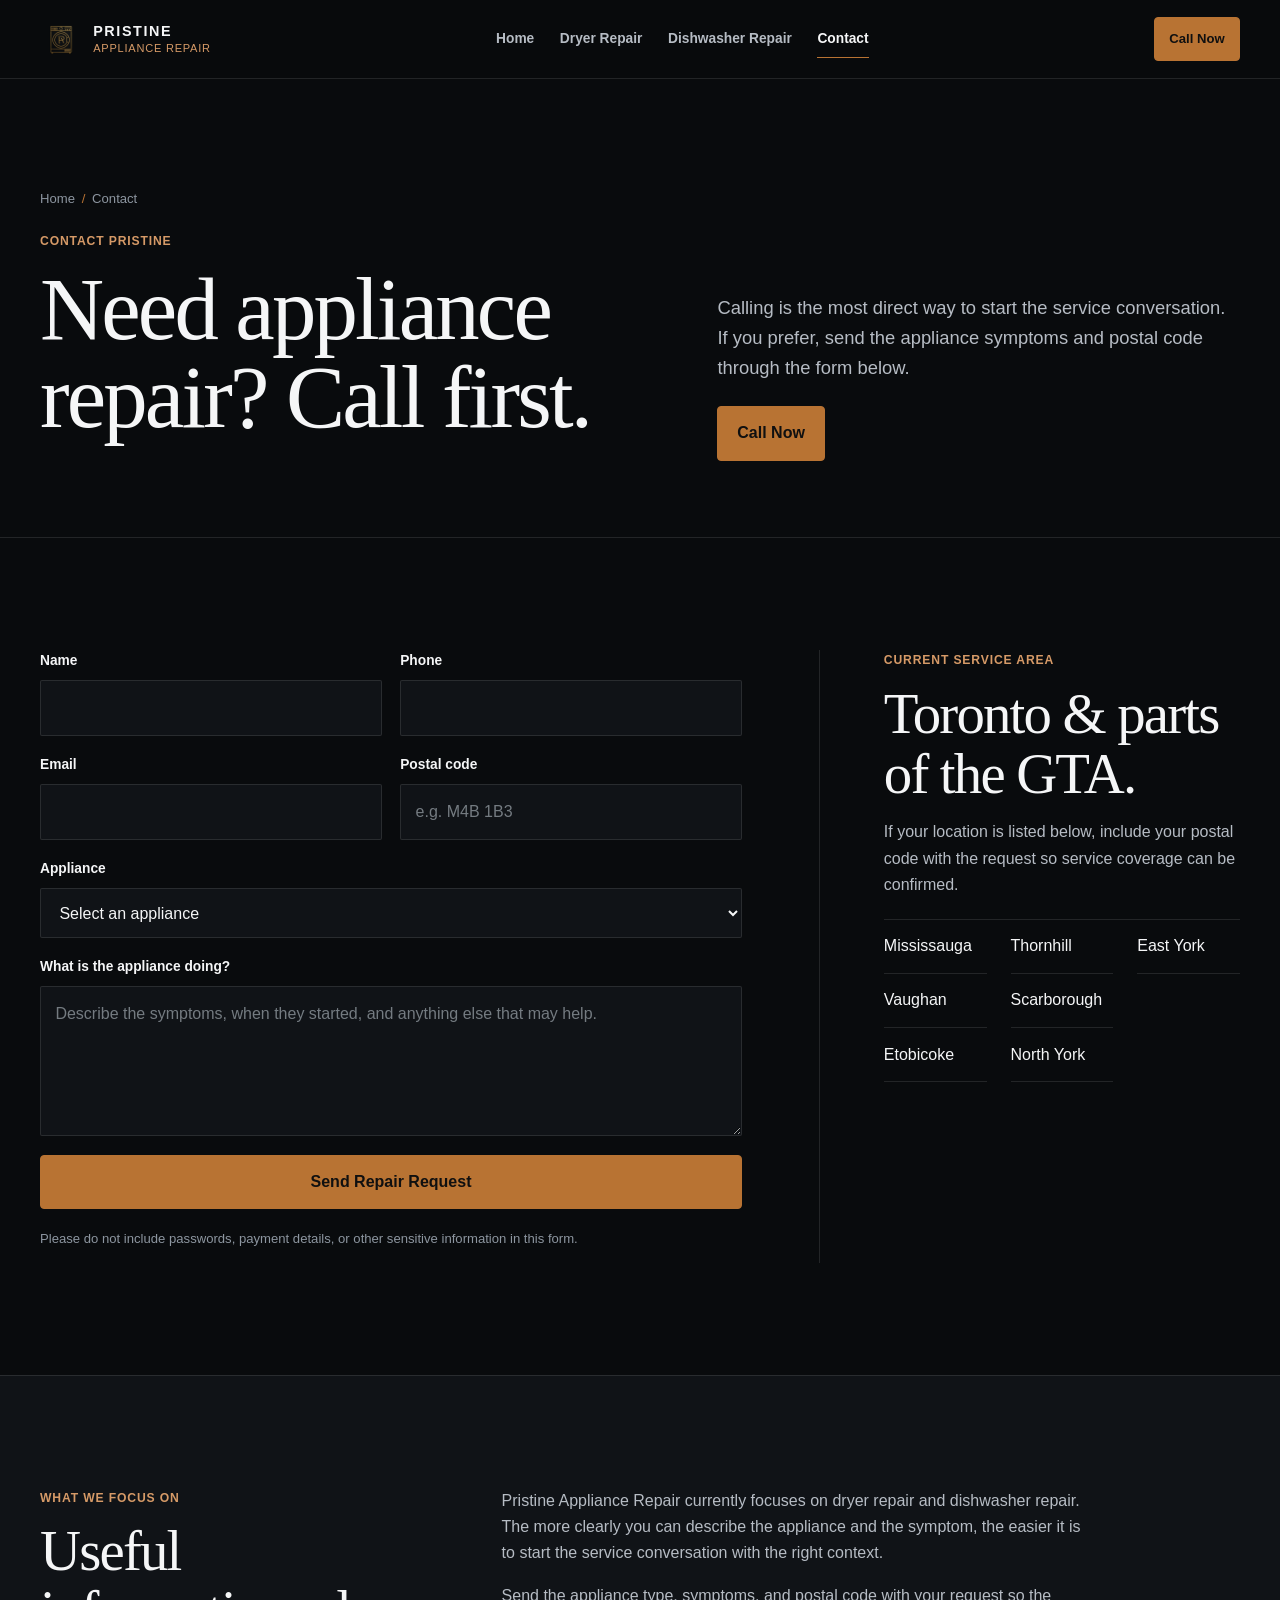
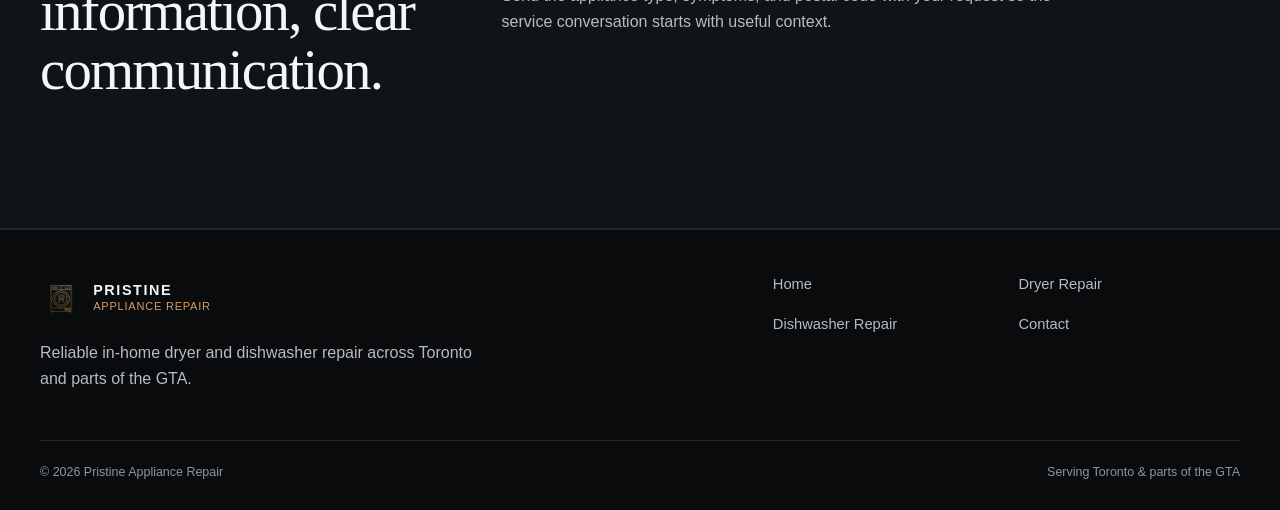
==== contact.html @ ec27588f "first commit" ====
<!doctype html>
<html lang="en-CA">
<head>
  <meta charset="utf-8">
  <meta name="viewport" content="width=device-width, initial-scale=1, viewport-fit=cover">
  <title>Contact Pristine Appliance Repair | Toronto &amp; GTA</title>
  <meta name="description" content="Contact Pristine Appliance Repair for in-home dryer and dishwasher repair across Toronto and parts of the GTA. Call or send a repair request online.">
  <meta name="author" content="Pristine Appliance Repair">
  <meta name="robots" content="index,follow,max-image-preview:large,max-snippet:-1,max-video-preview:-1">
  <meta name="referrer" content="strict-origin-when-cross-origin">
  <meta name="theme-color" content="#090b0d">
  <meta name="color-scheme" content="dark">
  <meta name="geo.region" content="CA-ON">
  <meta name="geo.placename" content="Toronto, Ontario">
  <link rel="canonical" href="https://pristineappliance.ca/contact.html">
  <link rel="alternate" hreflang="en-ca" href="https://pristineappliance.ca/contact.html">
  <link rel="alternate" hreflang="x-default" href="https://pristineappliance.ca/contact.html">
  <link rel="icon" href="/assets/images/logo-mark-appliance.png" type="image/png">
  <link rel="apple-touch-icon" href="/assets/images/logo-mark-appliance.png">
  <link rel="manifest" href="/site.webmanifest">

  <meta property="og:type" content="website">
  <meta property="og:site_name" content="Pristine Appliance Repair">
  <meta property="og:locale" content="en_CA">
  <meta property="og:title" content="Contact Pristine Appliance Repair | Toronto &amp; GTA">
  <meta property="og:description" content="Contact Pristine Appliance Repair for in-home dryer or dishwasher repair across Toronto and parts of the GTA.">
  <meta property="og:url" content="https://pristineappliance.ca/contact.html">
  <meta property="og:image" content="https://pristineappliance.ca/assets/images/og-pristine.png">
  <meta property="og:image:type" content="image/png">
  <meta property="og:image:width" content="1200"><meta property="og:image:height" content="630">
  <meta property="og:image:alt" content="Contact Pristine Appliance Repair in Toronto and the GTA">
  <meta name="twitter:card" content="summary_large_image">
  <meta name="twitter:title" content="Contact Pristine Appliance Repair | Toronto &amp; GTA">
  <meta name="twitter:description" content="Contact Pristine Appliance Repair for in-home dryer or dishwasher repair across Toronto and parts of the GTA.">
  <meta name="twitter:image" content="https://pristineappliance.ca/assets/images/og-pristine.png">
  <meta name="twitter:image:alt" content="Contact Pristine Appliance Repair in Toronto and the GTA">

  <link rel="stylesheet" href="/assets/css/site.css">
  <script src="/assets/js/site.js" defer></script>

  <script type="application/ld+json">
  {
    "@context":"https://schema.org",
    "@graph":[
      {"@type":"WebSite","@id":"https://pristineappliance.ca/#website","url":"https://pristineappliance.ca/","name":"Pristine Appliance Repair","inLanguage":"en-CA"},
      {"@type":["LocalBusiness","HomeAndConstructionBusiness"],"@id":"https://pristineappliance.ca/#business","name":"Pristine Appliance Repair","url":"https://pristineappliance.ca/","logo":"https://pristineappliance.ca/assets/images/logo-mark-appliance.png","description":"Pristine Appliance Repair provides reliable in-home dryer and dishwasher repair across Toronto and parts of the Greater Toronto Area.","areaServed":["Mississauga, Ontario","Vaughan, Ontario","Etobicoke, Toronto, Ontario","Thornhill, Ontario","Scarborough, Toronto, Ontario","North York, Toronto, Ontario","East York, Toronto, Ontario"]},
      {"@type":"ContactPage","@id":"https://pristineappliance.ca/contact.html#webpage","url":"https://pristineappliance.ca/contact.html","name":"Contact Pristine Appliance Repair | Toronto & GTA","isPartOf":{"@id":"https://pristineappliance.ca/#website"},"about":{"@id":"https://pristineappliance.ca/#business"},"inLanguage":"en-CA"},
      {"@type":"BreadcrumbList","itemListElement":[{"@type":"ListItem","position":1,"name":"Home","item":"https://pristineappliance.ca/"},{"@type":"ListItem","position":2,"name":"Contact","item":"https://pristineappliance.ca/contact.html"}]}
    ]
  }
  </script>
</head>
<body>
  <a class="skip-link" href="#main">Skip to main content</a>
  <header class="site-header">
    <div class="shell header-row">
      <a class="brand" href="/" aria-label="Pristine Appliance Repair home"><img src="/assets/images/logo-mark-appliance.png" alt="" width="42" height="52"><span class="brand-copy"><strong>PRISTINE</strong><span>APPLIANCE REPAIR</span></span></a>
      <nav class="nav-desktop" aria-label="Primary navigation"><a href="/">Home</a><a href="/dryer-repair.html">Dryer Repair</a><a href="/dishwasher-repair.html">Dishwasher Repair</a><a href="/contact.html" aria-current="page">Contact</a></nav>
      <a class="button header-cta" href="/contact.html#request-form" data-call-link>Call Now</a>
      <button class="menu-toggle" type="button" aria-label="Open menu" aria-expanded="false" aria-controls="mobile-navigation" data-menu-toggle><span class="menu-toggle-lines" aria-hidden="true"><span></span></span></button>
    </div>
    <nav class="mobile-nav" id="mobile-navigation" aria-label="Mobile navigation" aria-hidden="true" data-mobile-nav><a href="/">Home</a><a href="/dryer-repair.html">Dryer Repair</a><a href="/dishwasher-repair.html">Dishwasher Repair</a><a href="/contact.html" aria-current="page">Contact</a><a class="button" href="/contact.html#request-form" data-call-link>Call Now</a></nav>
  </header>
  <a class="mobile-call-fab" href="/contact.html#request-form" data-call-link aria-label="Call Pristine Appliance Repair" title="Call Now">
    <svg viewBox="0 0 24 24" aria-hidden="true" fill="none" stroke="currentColor" stroke-width="1.8" stroke-linecap="round" stroke-linejoin="round">
      <path d="M22 16.92v3a2 2 0 0 1-2.18 2 19.79 19.79 0 0 1-8.63-3.07 19.5 19.5 0 0 1-6-6A19.79 19.79 0 0 1 2.12 4.18 2 2 0 0 1 4.11 2h3a2 2 0 0 1 2 1.72c.12.9.33 1.78.62 2.63a2 2 0 0 1-.45 2.11L8 9.73a16 16 0 0 0 6 6l1.27-1.27a2 2 0 0 1 2.11-.45c.85.29 1.73.5 2.63.62A2 2 0 0 1 22 16.92z"/>
    </svg>
  </a>

  <main id="main">
    <section class="page-hero">
      <div class="shell page-hero-grid"><div><nav class="breadcrumbs" aria-label="Breadcrumb"><a href="/">Home</a><span>/</span>Contact</nav><p class="eyebrow" data-reveal>Contact Pristine</p><h1 data-reveal class="reveal-delay-1">Need appliance repair? Call first.</h1></div><div data-reveal="right"><p class="lede">Calling is the most direct way to start the service conversation. If you prefer, send the appliance symptoms and postal code through the form below.</p><div class="button-row contact-intro-actions"><a class="button" href="/contact.html#request-form" data-call-link>Call Now</a></div></div></div>
    </section>

    <section class="section" id="request-form">
      <div class="shell contact-layout">
        <div data-reveal="left">
          <div class="form-success" role="status" data-form-success>Thanks — your request was submitted. We’ll follow up using the contact details you provided.</div>
          <form class="form" name="repair-request" method="POST" action="/contact.html?sent=1#request-form" data-netlify="true" netlify-honeypot="bot-field">
            <input type="hidden" name="form-name" value="repair-request">
            <p hidden><label>Don’t fill this out: <input name="bot-field"></label></p>
            <div class="form-grid">
              <div class="field"><label for="name">Name</label><input class="input" id="name" name="name" type="text" autocomplete="name" required></div>
              <div class="field"><label for="phone">Phone</label><input class="input" id="phone" name="phone" type="tel" autocomplete="tel" inputmode="tel" required></div>
              <div class="field"><label for="email">Email</label><input class="input" id="email" name="email" type="email" autocomplete="email" required></div>
              <div class="field"><label for="postal">Postal code</label><input class="input" id="postal" name="postal-code" type="text" autocomplete="postal-code" placeholder="e.g. M4B 1B3" required></div>
              <div class="field field-full"><label for="appliance">Appliance</label><select class="input" id="appliance" name="appliance" required><option value="" selected disabled>Select an appliance</option><option value="dryer">Dryer</option><option value="dishwasher">Dishwasher</option></select></div>
              <div class="field field-full"><label for="message">What is the appliance doing?</label><textarea class="input" id="message" name="message" required placeholder="Describe the symptoms, when they started, and anything else that may help."></textarea></div>
            </div>
            <button class="button" type="submit">Send Repair Request</button>
            <p class="form-note">Please do not include passwords, payment details, or other sensitive information in this form.</p>
          </form>
        </div>

        <aside class="contact-aside" data-reveal="right">
          <p class="eyebrow">Current service area</p>
          <h2>Toronto &amp; parts of the GTA.</h2>
          <p>If your location is listed below, include your postal code with the request so service coverage can be confirmed.</p>
          <ul class="area-list"><li>Mississauga</li><li>Vaughan</li><li>Etobicoke</li><li>Thornhill</li><li>Scarborough</li><li>North York</li><li>East York</li></ul>
        </aside>
      </div>
    </section>

    <section class="section process">
      <div class="shell split-copy"><div data-reveal><p class="eyebrow">What we focus on</p><h2>Useful information, clear communication.</h2></div><div class="prose" data-reveal="right"><p>Pristine Appliance Repair currently focuses on dryer repair and dishwasher repair. The more clearly you can describe the appliance and the symptom, the easier it is to start the service conversation with the right context.</p><p>Send the appliance type, symptoms, and postal code with your request so the service conversation starts with useful context.</p></div></div>
    </section>
  </main>

  <footer class="site-footer"><div class="shell"><div class="footer-top"><div class="footer-brand"><a class="brand" href="/" aria-label="Pristine Appliance Repair home"><img src="/assets/images/logo-mark-appliance.png" alt="" width="42" height="52"><span class="brand-copy"><strong>PRISTINE</strong><span>APPLIANCE REPAIR</span></span></a><p>Reliable in-home dryer and dishwasher repair across Toronto and parts of the GTA.</p></div><nav class="footer-nav" aria-label="Footer navigation"><a href="/">Home</a><a href="/dryer-repair.html">Dryer Repair</a><a href="/dishwasher-repair.html">Dishwasher Repair</a><a href="/contact.html">Contact</a></nav></div><div class="footer-bottom"><p>© 2026 Pristine Appliance Repair</p><p>Serving Toronto &amp; parts of the GTA</p></div></div></footer>
</body>
</html>
---- assets/css/site.css ----
:root {
  --ink: #090b0d;
  --ink-2: #101317;
  --ink-3: #171b1e;
  --paper: #f5f6f7;
  --muted: #b6bcc4;
  --steel: #8d96a0;
  --copper: #b87333;
  --copper-light: #d69a67;
  --line: rgba(245, 246, 247, 0.11);
  --line-strong: rgba(214, 154, 103, 0.34);
  --max: 1200px;
  --gutter: clamp(1rem, 4vw, 2rem);
  --section: clamp(4rem, 9vw, 7rem);
  --display: "Iowan Old Style", "Palatino Linotype", "Book Antiqua", Palatino, Georgia, serif;
  --sans: Inter, ui-sans-serif, -apple-system, BlinkMacSystemFont, "Segoe UI", sans-serif;
}

* { box-sizing: border-box; }
html { scroll-behavior: smooth; }
body {
  margin: 0;
  min-width: 320px;
  overflow-x: clip;
  background: var(--ink);
  color: var(--paper);
  font-family: var(--sans);
  line-height: 1.65;
  text-rendering: optimizeLegibility;
  -webkit-font-smoothing: antialiased;
}
body.menu-open { overflow: hidden; }
figure { margin: 0; }
img, svg { display: block; max-width: 100%; }
a { color: inherit; }
button, input, select, textarea { font: inherit; }
button { color: inherit; }
::selection { background: var(--copper); color: #fff; }

.skip-link {
  position: fixed;
  left: 1rem;
  top: 1rem;
  z-index: 9999;
  transform: translateY(-180%);
  background: var(--paper);
  color: var(--ink);
  padding: .8rem 1rem;
  border-radius: 4px;
  text-decoration: none;
}
.skip-link:focus { transform: translateY(0); }

.shell {
  width: min(var(--max), calc(100% - (var(--gutter) * 2)));
  margin-inline: auto;
  min-width: 0;
}
.section { padding-block: var(--section); }
.section-tight { padding-block: clamp(3rem, 7vw, 5.25rem); }
.divider { border-top: 1px solid var(--line); }
.eyebrow {
  margin: 0 0 .85rem;
  color: var(--copper-light);
  font-size: .76rem;
  font-weight: 700;
  letter-spacing: .07em;
  text-transform: uppercase;
}
.kicker { color: var(--muted); font-size: .9rem; }

h1, h2, h3, p { margin-top: 0; }
h1, h2, h3 { text-wrap: balance; }
h1, h2 {
  font-family: var(--display);
  font-weight: 500;
  letter-spacing: -.032em;
}
h1 {
  margin-bottom: 1.15rem;
  font-size: clamp(2.45rem, 10.2vw, 5.55rem);
  line-height: 1;
}
h2 {
  margin-bottom: 1rem;
  font-size: clamp(2rem, 6.7vw, 3.55rem);
  line-height: 1.05;
}
h3 {
  margin-bottom: .7rem;
  font-size: clamp(1.28rem, 4vw, 1.68rem);
  line-height: 1.22;
}
p { color: var(--muted); }
.lede {
  max-width: 64ch;
  font-size: clamp(1.02rem, 2.7vw, 1.15rem);
  text-wrap: pretty;
}
.prose { max-width: 66ch; }
.prose p + p { margin-top: 1rem; }

.site-header {
  position: sticky;
  inset: 0 0 auto;
  z-index: 1000;
  background: rgba(9, 11, 13, .97);
  border-bottom: 1px solid var(--line);
  transition: background .35s ease, border-color .35s ease;
}
.site-header.is-scrolled {
  background: rgba(9, 11, 13, .99);
  border-color: rgba(214, 154, 103, .2);
}
.header-row {
  min-height: 70px;
  display: flex;
  align-items: center;
  justify-content: space-between;
  gap: 1rem;
}
.brand {
  min-width: 0;
  display: inline-flex;
  align-items: center;
  gap: .7rem;
  color: var(--paper);
  text-decoration: none;
}
.brand img { width: 38px; height: 48px; object-fit: contain; }
.brand-copy { display: grid; line-height: 1.05; }
.brand-copy strong { font-size: .82rem; letter-spacing: .11em; font-weight: 700; }
.brand-copy span { margin-top: .22rem; color: var(--copper-light); font-size: .65rem; letter-spacing: .07em; }

.nav-desktop { display: none; }
.header-cta { display: none; }
.menu-toggle {
  width: 44px;
  height: 44px;
  padding: 0;
  border: 1px solid var(--line);
  border-radius: 4px;
  background: transparent;
  display: grid;
  place-items: center;
  cursor: pointer;
}
.menu-toggle-lines { width: 19px; height: 14px; position: relative; }
.menu-toggle-lines::before,
.menu-toggle-lines::after,
.menu-toggle-lines span {
  content: "";
  position: absolute;
  left: 0;
  width: 100%;
  height: 1.5px;
  background: var(--paper);
  transition: transform .28s ease, top .28s ease, opacity .2s ease;
}
.menu-toggle-lines::before { top: 0; }
.menu-toggle-lines span { top: 6px; }
.menu-toggle-lines::after { top: 12px; }
.menu-toggle[aria-expanded="true"] .menu-toggle-lines::before { top: 6px; transform: rotate(45deg); }
.menu-toggle[aria-expanded="true"] .menu-toggle-lines span { opacity: 0; }
.menu-toggle[aria-expanded="true"] .menu-toggle-lines::after { top: 6px; transform: rotate(-45deg); }

.mobile-nav {
  position: fixed;
  inset: 70px 0 0;
  z-index: 999;
  background: var(--ink);
  padding: 1.4rem var(--gutter) calc(2rem + env(safe-area-inset-bottom));
  display: flex;
  flex-direction: column;
  transform: translateX(100%);
  transition: transform .42s cubic-bezier(.22,1,.36,1);
  visibility: hidden;
}
.mobile-nav.is-open { transform: translateX(0); visibility: visible; }
.mobile-nav a {
  padding: 1.05rem 0;
  border-bottom: 1px solid var(--line);
  color: var(--paper);
  font-family: var(--display);
  font-size: 1.5rem;
  text-decoration: none;
}
.mobile-nav a[aria-current="page"] { color: var(--copper-light); }
.mobile-nav .button {
  margin-top: 1.5rem;
  border-bottom: 1px solid var(--copper);
  font-family: var(--sans);
  font-size: .95rem;
}

.button-row { display: flex; flex-wrap: wrap; gap: .75rem; }
.button {
  min-height: 50px;
  padding: .82rem 1.18rem;
  border: 1px solid var(--copper);
  border-radius: 4px;
  display: inline-flex;
  align-items: center;
  justify-content: center;
  gap: .55rem;
  background: var(--copper);
  color: #101010;
  font-weight: 750;
  text-decoration: none;
  transition: transform .2s ease, background .2s ease, border-color .2s ease, color .2s ease;
}
.button:hover { background: var(--copper-light); border-color: var(--copper-light); transform: translateY(-2px); }
.button-secondary { background: transparent; color: var(--paper); border-color: rgba(214,154,103,.65); }
.button-secondary:hover { color: var(--ink); }
.text-link {
  display: inline-flex;
  align-items: center;
  gap: .55rem;
  color: var(--paper);
  text-decoration: none;
  font-weight: 700;
}
.text-link::after { content: "→"; color: var(--copper-light); transition: transform .2s ease; }
.text-link:hover::after { transform: translateX(4px); }

.mobile-call-fab {
  position: fixed;
  right: max(1rem, env(safe-area-inset-right));
  bottom: max(1rem, calc(env(safe-area-inset-bottom) + .65rem));
  z-index: 990;
  width: 54px;
  height: 54px;
  border: 1px solid var(--copper-light);
  border-radius: 50%;
  display: inline-grid;
  place-items: center;
  background: var(--copper);
  color: var(--ink);
  box-shadow: 0 8px 22px rgba(0,0,0,.28);
  text-decoration: none;
  transition: transform .2s ease, background .2s ease;
}
.mobile-call-fab:hover { transform: translateY(-2px); background: var(--copper-light); }
.mobile-call-fab svg { width: 22px; height: 22px; }

.hero { overflow: clip; border-bottom: 1px solid var(--line); }
.hero-grid { min-height: 0; display: grid; }
.hero-copy {
  min-width: 0;
  padding: clamp(3rem, 9vw, 5.6rem) 0 clamp(2.5rem, 8vw, 4.6rem);
  align-self: center;
}
.hero-copy h1 { max-width: 12.5ch; }
.hero-copy .lede { max-width: 58ch; margin-bottom: 1.55rem; }
.hero-rule { width: 52px; height: 1px; margin: 1.05rem 0 1.4rem; background: var(--copper); transform-origin: left; }
.hero-meta {
  max-width: 62ch;
  margin-top: 1.45rem;
  padding-top: 1.1rem;
  border-top: 1px solid var(--line);
  color: var(--steel);
  font-size: .86rem;
  text-wrap: pretty;
}
.hero-visual {
  aspect-ratio: 4 / 5;
  margin-inline: calc(var(--gutter) * -1);
  position: relative;
  overflow: hidden;
  background: var(--ink-2);
  border-top: 1px solid var(--line);
}
.hero-visual::after {
  content: "";
  position: absolute;
  inset: 0;
  border: 1px solid rgba(184,115,51,.16);
  pointer-events: none;
}
.hero-visual img {
  width: 100%;
  height: 100%;
  object-fit: cover;
  transform: scale(1.018) translate3d(var(--px, 0), var(--py, 0), 0);
  transition: transform .7s cubic-bezier(.22,1,.36,1), filter .5s ease;
}
.hero-visual .photo-hero {
  filter: saturate(.9) contrast(1.02) brightness(.79);
  object-position: center 68%;
}

.intro-band {
  display: grid;
  gap: 1.65rem;
  padding-block: clamp(2.7rem, 7vw, 4.2rem);
}
.intro-band > div { min-width: 0; }
.intro-band strong {
  display: block;
  margin-bottom: .42rem;
  font-family: var(--display);
  font-size: 1.34rem;
  font-weight: 500;
}
.intro-band p { margin-bottom: 0; }

.service-feature { display: grid; gap: 2rem; align-items: center; }
.service-feature + .service-feature { margin-top: clamp(4rem, 9vw, 7rem); }
.service-media {
  aspect-ratio: 3 / 2;
  position: relative;
  overflow: hidden;
  background: var(--ink-2);
  border: 1px solid var(--line);
}
.service-media img {
  width: 100%;
  height: 100%;
  object-fit: cover;
  filter: saturate(.92) contrast(1.02);
  transition: transform .8s cubic-bezier(.22,1,.36,1), filter .4s ease;
}
.service-media:hover img { transform: scale(1.018); }
.photo-dryer { object-position: center center; }
.photo-dishwasher { object-position: center center; }
.service-copy { min-width: 0; max-width: 36rem; }
.service-number {
  margin-bottom: 1.2rem;
  color: var(--copper-light);
  font-family: var(--display);
  font-size: 1.04rem;
}
.service-copy > p:not(.service-number) { text-wrap: pretty; }
.issue-list {
  margin: 1.45rem 0 1.65rem;
  padding: 0;
  list-style: none;
  border-top: 1px solid var(--line);
}
.issue-list li {
  display: flex;
  justify-content: space-between;
  gap: 1rem;
  padding: .78rem 0;
  border-bottom: 1px solid var(--line);
  color: var(--paper);
}
.issue-list li::after {
  content: "";
  width: 7px;
  height: 7px;
  margin-top: .6rem;
  flex: 0 0 auto;
  border: 1px solid var(--copper);
  transform: rotate(45deg);
}

.process { background: var(--ink-2); border-block: 1px solid var(--line); }
.process-head { max-width: 54rem; margin-bottom: 2rem; }
.process-head h2 { max-width: 18ch; }
.process-list { counter-reset: steps; border-top: 1px solid var(--line); }
.process-row {
  counter-increment: steps;
  display: grid;
  grid-template-columns: 2.35rem minmax(0, 1fr);
  column-gap: 1rem;
  row-gap: .28rem;
  padding: 1.25rem 0;
  border-bottom: 1px solid var(--line);
  min-width: 0;
}
.process-row::before {
  content: "0" counter(steps);
  grid-column: 1;
  grid-row: 1 / span 2;
  color: var(--copper-light);
  font-family: var(--display);
  font-size: .95rem;
}
.process-row strong {
  grid-column: 2;
  grid-row: 1;
  min-width: 0;
  color: var(--paper);
}
.process-row p {
  grid-column: 2;
  grid-row: 2;
  min-width: 0;
  margin: 0;
  text-wrap: pretty;
}

.area-layout { display: grid; gap: 2rem; }
.area-layout > * { min-width: 0; }
.area-list {
  margin: 0;
  padding: 0;
  list-style: none;
  columns: 1;
  column-gap: 1.5rem;
  border-top: 1px solid var(--line);
}
.area-list li {
  break-inside: avoid;
  padding: .84rem 0;
  border-bottom: 1px solid var(--line);
  color: var(--paper);
}
.area-note { max-width: 55ch; }

.faq-list { min-width: 0; border-top: 1px solid var(--line); }
.faq-list details { border-bottom: 1px solid var(--line); }
.faq-list summary {
  padding: 1.2rem 2.4rem 1.2rem 0;
  cursor: pointer;
  list-style: none;
  position: relative;
  color: var(--paper);
  font-weight: 700;
  text-wrap: pretty;
}
.faq-list summary::-webkit-details-marker { display: none; }
.faq-list summary::after {
  content: "+";
  position: absolute;
  right: .1rem;
  top: 1.15rem;
  color: var(--copper-light);
  font-size: 1.2rem;
  font-weight: 400;
}
.faq-list details[open] summary::after { content: "–"; }
.faq-answer { max-width: 70ch; padding: 0 2rem 1.25rem 0; color: var(--muted); }

.final-cta {
  display: grid;
  gap: 1.5rem;
  align-items: end;
  padding-block: clamp(3.5rem, 8vw, 6rem);
}
.final-cta h2 { max-width: 22ch; margin-bottom: 0; }

.page-hero {
  padding: clamp(3.4rem, 9vw, 6.8rem) 0 clamp(3rem, 7vw, 4.8rem);
  border-bottom: 1px solid var(--line);
}
.page-hero-grid { display: grid; gap: 2.35rem; align-items: end; }
.page-hero-grid > * { min-width: 0; }
.page-hero h1 { max-width: 13ch; }
.page-hero .lede { margin-bottom: 0; }
.breadcrumbs { margin-bottom: 1.35rem; color: var(--steel); font-size: .82rem; }
.breadcrumbs a { text-decoration: none; }
.breadcrumbs span { margin-inline: .42rem; color: var(--copper); }

.problem-layout { display: grid; gap: 2.2rem; align-items: center; }
.problem-layout > * { min-width: 0; }
.problem-media {
  aspect-ratio: 3 / 2;
  border: 1px solid var(--line);
  background: var(--ink-2);
  overflow: hidden;
}
.problem-media img {
  width: 100%;
  height: 100%;
  object-fit: cover;
  filter: saturate(.92) contrast(1.02);
}
.problem-list {
  margin: 1.25rem 0 0;
  padding: 0;
  list-style: none;
  border-top: 1px solid var(--line);
}
.problem-list li {
  padding: .95rem 0;
  border-bottom: 1px solid var(--line);
  color: var(--paper);
  font-size: 1.04rem;
}
.service-action { margin-top: 1.55rem; }

.split-copy { display: grid; gap: 2rem; }
.split-copy > * { min-width: 0; }
.split-copy aside { padding-top: .35rem; }
.split-copy aside p { color: var(--steel); font-size: .92rem; }

.contact-layout { display: grid; gap: 3rem; }
.contact-layout > * { min-width: 0; }
.contact-intro-actions { margin-top: 1.4rem; }
.form { display: grid; gap: 1.15rem; }
.form-grid { display: grid; gap: 1.15rem; }
.field { display: grid; gap: .45rem; min-width: 0; }
.field label { color: var(--paper); font-size: .86rem; font-weight: 700; }
.input {
  width: 100%;
  min-width: 0;
  min-height: 50px;
  padding: .85rem .9rem;
  border: 1px solid var(--line);
  border-radius: 2px;
  outline: none;
  background: var(--ink-2);
  color: var(--paper);
  transition: border-color .2s ease, background .2s ease;
}
textarea.input { min-height: 150px; resize: vertical; }
.input:focus { border-color: var(--copper); background: #121619; }
.input::placeholder { color: #747b81; }
.form-note { font-size: .82rem; color: var(--steel); }
.form-success {
  display: none;
  margin-bottom: 1.25rem;
  padding: 1rem 0;
  border-block: 1px solid var(--line-strong);
  color: var(--paper);
}
.form-success.is-visible { display: block; }
.contact-aside { border-top: 1px solid var(--line); padding-top: 1.6rem; }
.contact-aside .area-list { margin-top: 1.25rem; }

.site-footer { border-top: 1px solid var(--line); padding: 2.6rem 0 calc(5.6rem + env(safe-area-inset-bottom)); }
.footer-top { display: grid; gap: 2rem; }
.footer-brand { max-width: 28rem; }
.footer-brand .brand { margin-bottom: 1rem; }
.footer-nav { display: grid; grid-template-columns: repeat(2, minmax(0, 1fr)); gap: 1rem 1.5rem; }
.footer-nav a { color: var(--muted); text-decoration: none; font-size: .92rem; }
.footer-nav a:hover { color: var(--paper); }
.footer-bottom {
  margin-top: 2rem;
  padding-top: 1.3rem;
  border-top: 1px solid var(--line);
  display: flex;
  flex-wrap: wrap;
  justify-content: space-between;
  gap: .7rem 1rem;
  color: var(--steel);
  font-size: .78rem;
}
.footer-bottom p { margin: 0; color: inherit; }

.motion-ready [data-reveal] {
  opacity: 0;
  transform: translateY(20px);
  transition: opacity .72s ease, transform .72s cubic-bezier(.22,1,.36,1);
}
.motion-ready [data-reveal="left"] { transform: translateX(-20px); }
.motion-ready [data-reveal="right"] { transform: translateX(20px); }
.motion-ready [data-reveal].is-visible { opacity: 1; transform: translate(0); }
.reveal-delay-1 { transition-delay: .08s; }
.reveal-delay-2 { transition-delay: .16s; }
.reveal-delay-3 { transition-delay: .24s; }
.motion-ready .hero-visual[data-reveal] {
  clip-path: inset(0 0 0 100%);
  opacity: 1;
  transform: none;
  transition: clip-path 1.05s cubic-bezier(.22,1,.36,1);
}
.motion-ready .hero-visual[data-reveal].is-visible { clip-path: inset(0 0 0 0); }
.motion-ready .mobile-call-fab { animation: call-fab-in .55s .35s both cubic-bezier(.22,1,.36,1); }
.hero-rule { animation: draw-line .85s .2s both cubic-bezier(.22,1,.36,1); }
@keyframes draw-line { from { transform: scaleX(0); } to { transform: scaleX(1); } }
@keyframes call-fab-in { from { opacity: 0; transform: translateY(14px); } to { opacity: 1; transform: translateY(0); } }

:focus-visible { outline: 2px solid var(--copper-light); outline-offset: 3px; }

@media (min-width: 480px) {
  .area-list { columns: 2; }
}

@media (min-width: 640px) {
  .brand-copy strong { font-size: .9rem; }
  .brand-copy span { font-size: .69rem; }
  .form-grid { grid-template-columns: repeat(2, minmax(0, 1fr)); }
  .field-full { grid-column: 1 / -1; }
}

@media (min-width: 768px) {
  .header-row { min-height: 78px; }
  .brand img { width: 42px; height: 52px; }
  .menu-toggle, .mobile-nav, .mobile-call-fab { display: none; }
  .nav-desktop { display: flex; align-items: center; gap: clamp(1rem, 2vw, 1.65rem); }
  .nav-desktop a {
    position: relative;
    color: var(--muted);
    font-size: .86rem;
    font-weight: 650;
    text-decoration: none;
  }
  .nav-desktop a::after {
    content: "";
    position: absolute;
    left: 0;
    right: 100%;
    bottom: -.45rem;
    height: 1px;
    background: var(--copper);
    transition: right .25s ease;
  }
  .nav-desktop a:hover,
  .nav-desktop a[aria-current="page"] { color: var(--paper); }
  .nav-desktop a:hover::after,
  .nav-desktop a[aria-current="page"]::after { right: 0; }
  .header-cta { display: inline-flex; min-height: 42px; padding: .62rem .9rem; font-size: .82rem; }

  .intro-band { grid-template-columns: repeat(3, minmax(0, 1fr)); gap: 2.25rem; }
  .service-feature { grid-template-columns: minmax(0, 1.05fr) minmax(0, .95fr); gap: clamp(3rem, 6vw, 5.5rem); }
  .service-feature:nth-child(even) .service-media { order: 2; }
  .service-feature:nth-child(even) .service-copy { order: 1; }

  .process-row {
    grid-template-columns: 3.2rem minmax(190px, .6fr) minmax(0, 1.4fr);
    column-gap: clamp(1.2rem, 3vw, 2.2rem);
    row-gap: 0;
    align-items: baseline;
  }
  .process-row::before { grid-column: 1; grid-row: 1; }
  .process-row strong { grid-column: 2; grid-row: 1; }
  .process-row p { grid-column: 3; grid-row: 1; }

  .area-layout { grid-template-columns: .8fr 1.2fr; gap: clamp(3rem, 7vw, 6rem); }
  .area-list { columns: 2; }
  .final-cta { grid-template-columns: minmax(0, 1fr) auto; gap: 3rem; }
  .page-hero-grid { grid-template-columns: minmax(0, 1.08fr) minmax(0, .92fr); gap: 4rem; }
  .problem-layout { grid-template-columns: minmax(0, .98fr) minmax(0, 1.02fr); gap: clamp(3rem, 6vw, 5.5rem); }
  .problem-layout.reverse .problem-media { order: 2; }
  .split-copy { grid-template-columns: minmax(0, .7fr) minmax(0, 1.3fr); gap: 4rem; }
  .contact-layout { grid-template-columns: minmax(0, 1.25fr) minmax(260px, .75fr); gap: clamp(3rem, 6vw, 5.5rem); }
  .contact-aside { border-top: 0; border-left: 1px solid var(--line); padding: 0 0 0 clamp(2rem, 5vw, 4rem); }
  .site-footer { padding-bottom: 1.7rem; }
  .footer-top { grid-template-columns: 1.2fr .8fr; align-items: start; }
}

@media (min-width: 1024px) {
  .hero-grid {
    grid-template-columns: minmax(0, .98fr) minmax(0, 1.02fr);
    min-height: calc(100svh - 78px);
  }
  .hero-copy { padding-right: clamp(2.25rem, 5vw, 4.75rem); }
  .hero-copy h1 { font-size: clamp(3.4rem, 5.25vw, 5.15rem); }
  .hero-visual {
    min-height: 620px;
    aspect-ratio: auto;
    margin: 0 calc((100vw - min(var(--max), calc(100vw - (var(--gutter) * 2)))) / -2) 0 0;
    border-top: 0;
    border-left: 1px solid var(--line);
  }
  .area-list { columns: 3; }
}

@media (prefers-reduced-motion: reduce) {
  html { scroll-behavior: auto; }
  *, *::before, *::after {
    animation-duration: .01ms !important;
    animation-iteration-count: 1 !important;
    transition-duration: .01ms !important;
    scroll-behavior: auto !important;
  }
  .motion-ready [data-reveal] { opacity: 1; transform: none; clip-path: none !important; }
}
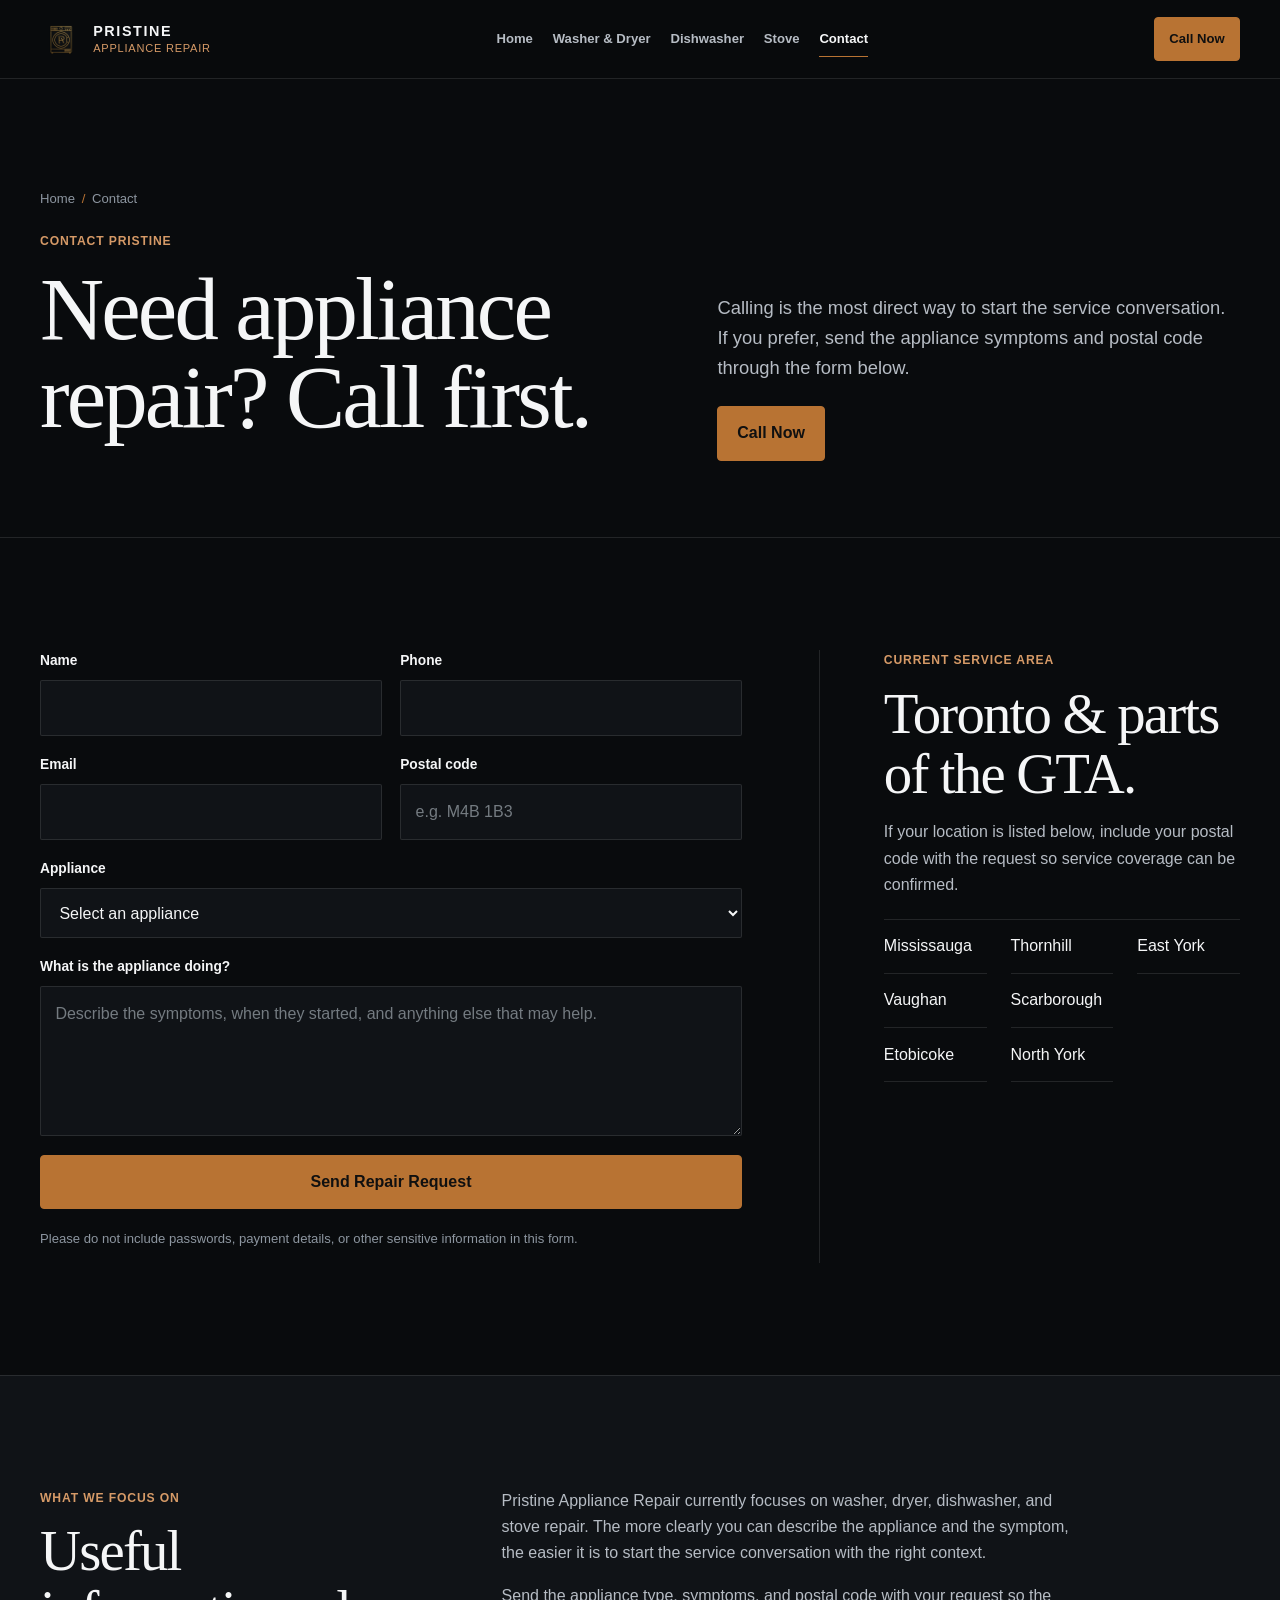
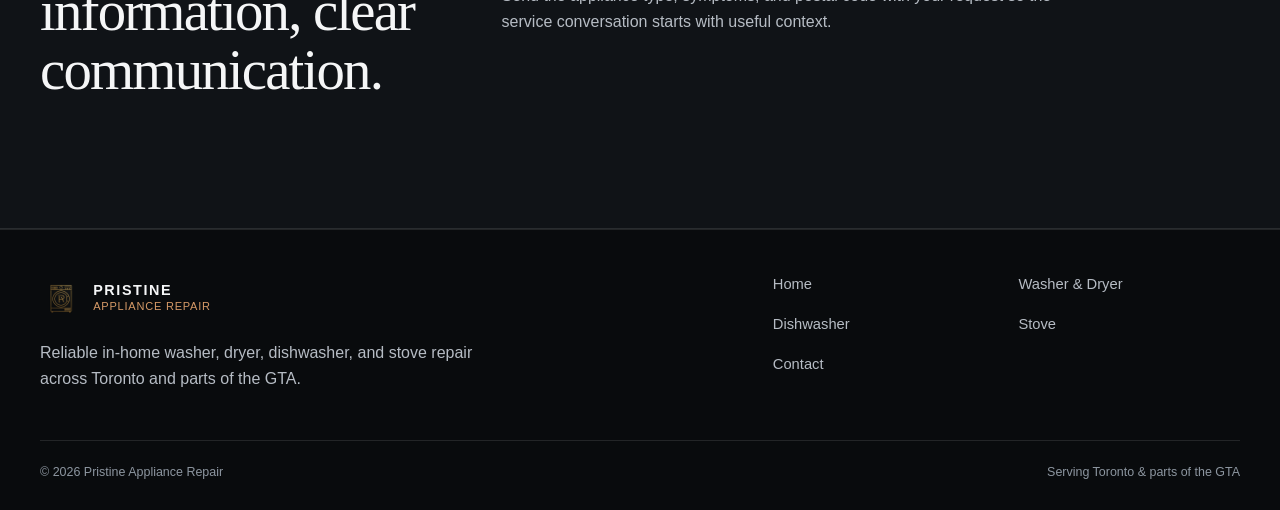
==== commit c9ca4ca5: "feat: add washer dryer and stove repair services" ====
--- a/contact.html
+++ b/contact.html
@@ -4,7 +4,7 @@
   <meta charset="utf-8">
   <meta name="viewport" content="width=device-width, initial-scale=1, viewport-fit=cover">
   <title>Contact Pristine Appliance Repair | Toronto &amp; GTA</title>
-  <meta name="description" content="Contact Pristine Appliance Repair for in-home dryer and dishwasher repair across Toronto and parts of the GTA. Call or send a repair request online.">
+  <meta name="description" content="Contact Pristine Appliance Repair for in-home washer, dryer, dishwasher and stove repair across Toronto and parts of the GTA. Call or request service online.">
   <meta name="author" content="Pristine Appliance Repair">
   <meta name="robots" content="index,follow,max-image-preview:large,max-snippet:-1,max-video-preview:-1">
   <meta name="referrer" content="strict-origin-when-cross-origin">
@@ -15,35 +15,37 @@
   <link rel="canonical" href="https://pristineappliance.ca/contact.html">
   <link rel="alternate" hreflang="en-ca" href="https://pristineappliance.ca/contact.html">
   <link rel="alternate" hreflang="x-default" href="https://pristineappliance.ca/contact.html">
-  <link rel="icon" href="/assets/images/logo-mark-appliance.png" type="image/png">
-  <link rel="apple-touch-icon" href="/assets/images/logo-mark-appliance.png">
-  <link rel="manifest" href="/site.webmanifest">
+  <link rel="icon" href="assets/images/logo-mark-appliance.png" type="image/png">
+  <link rel="apple-touch-icon" href="assets/images/logo-mark-appliance.png">
+  <link rel="manifest" href="site.webmanifest">
 
   <meta property="og:type" content="website">
   <meta property="og:site_name" content="Pristine Appliance Repair">
   <meta property="og:locale" content="en_CA">
   <meta property="og:title" content="Contact Pristine Appliance Repair | Toronto &amp; GTA">
-  <meta property="og:description" content="Contact Pristine Appliance Repair for in-home dryer or dishwasher repair across Toronto and parts of the GTA.">
+  <meta property="og:description" content="Contact Pristine Appliance Repair for in-home washer, dryer, dishwasher, or stove repair across Toronto and parts of the GTA.">
   <meta property="og:url" content="https://pristineappliance.ca/contact.html">
-  <meta property="og:image" content="https://pristineappliance.ca/assets/images/og-pristine.png">
+  <meta property="og:image" content="https://pristineappliance.ca/assets/images/og-contact.png">
+  <meta property="og:image:secure_url" content="https://pristineappliance.ca/assets/images/og-contact.png">
   <meta property="og:image:type" content="image/png">
-  <meta property="og:image:width" content="1200"><meta property="og:image:height" content="630">
-  <meta property="og:image:alt" content="Contact Pristine Appliance Repair in Toronto and the GTA">
+  <meta property="og:image:width" content="1200">
+  <meta property="og:image:height" content="630">
+  <meta property="og:image:alt" content="Contact Pristine Appliance Repair for washer, dryer, dishwasher, and stove repair in Toronto and the GTA">
   <meta name="twitter:card" content="summary_large_image">
   <meta name="twitter:title" content="Contact Pristine Appliance Repair | Toronto &amp; GTA">
-  <meta name="twitter:description" content="Contact Pristine Appliance Repair for in-home dryer or dishwasher repair across Toronto and parts of the GTA.">
-  <meta name="twitter:image" content="https://pristineappliance.ca/assets/images/og-pristine.png">
-  <meta name="twitter:image:alt" content="Contact Pristine Appliance Repair in Toronto and the GTA">
+  <meta name="twitter:description" content="Contact Pristine Appliance Repair for in-home washer, dryer, dishwasher, or stove repair across Toronto and parts of the GTA.">
+  <meta name="twitter:image" content="https://pristineappliance.ca/assets/images/og-contact.png">
+  <meta name="twitter:image:alt" content="Contact Pristine Appliance Repair for washer, dryer, dishwasher, and stove repair in Toronto and the GTA">
 
-  <link rel="stylesheet" href="/assets/css/site.css">
-  <script src="/assets/js/site.js" defer></script>
+  <link rel="stylesheet" href="assets/css/site.css">
+  <script src="assets/js/site.js" defer></script>
 
   <script type="application/ld+json">
   {
     "@context":"https://schema.org",
     "@graph":[
       {"@type":"WebSite","@id":"https://pristineappliance.ca/#website","url":"https://pristineappliance.ca/","name":"Pristine Appliance Repair","inLanguage":"en-CA"},
-      {"@type":["LocalBusiness","HomeAndConstructionBusiness"],"@id":"https://pristineappliance.ca/#business","name":"Pristine Appliance Repair","url":"https://pristineappliance.ca/","logo":"https://pristineappliance.ca/assets/images/logo-mark-appliance.png","description":"Pristine Appliance Repair provides reliable in-home dryer and dishwasher repair across Toronto and parts of the Greater Toronto Area.","areaServed":["Mississauga, Ontario","Vaughan, Ontario","Etobicoke, Toronto, Ontario","Thornhill, Ontario","Scarborough, Toronto, Ontario","North York, Toronto, Ontario","East York, Toronto, Ontario"]},
+      {"@type":["LocalBusiness","HomeAndConstructionBusiness"],"@id":"https://pristineappliance.ca/#business","name":"Pristine Appliance Repair","url":"https://pristineappliance.ca/","logo":"https://pristineappliance.ca/assets/images/logo-mark-appliance.png","description":"Pristine Appliance Repair provides reliable in-home washer, dryer, dishwasher, and stove repair across Toronto and parts of the Greater Toronto Area.","areaServed":["Mississauga, Ontario","Vaughan, Ontario","Etobicoke, Toronto, Ontario","Thornhill, Ontario","Scarborough, Toronto, Ontario","North York, Toronto, Ontario","East York, Toronto, Ontario"]},
       {"@type":"ContactPage","@id":"https://pristineappliance.ca/contact.html#webpage","url":"https://pristineappliance.ca/contact.html","name":"Contact Pristine Appliance Repair | Toronto & GTA","isPartOf":{"@id":"https://pristineappliance.ca/#website"},"about":{"@id":"https://pristineappliance.ca/#business"},"inLanguage":"en-CA"},
       {"@type":"BreadcrumbList","itemListElement":[{"@type":"ListItem","position":1,"name":"Home","item":"https://pristineappliance.ca/"},{"@type":"ListItem","position":2,"name":"Contact","item":"https://pristineappliance.ca/contact.html"}]}
     ]
@@ -54,14 +56,14 @@
   <a class="skip-link" href="#main">Skip to main content</a>
   <header class="site-header">
     <div class="shell header-row">
-      <a class="brand" href="/" aria-label="Pristine Appliance Repair home"><img src="/assets/images/logo-mark-appliance.png" alt="" width="42" height="52"><span class="brand-copy"><strong>PRISTINE</strong><span>APPLIANCE REPAIR</span></span></a>
-      <nav class="nav-desktop" aria-label="Primary navigation"><a href="/">Home</a><a href="/dryer-repair.html">Dryer Repair</a><a href="/dishwasher-repair.html">Dishwasher Repair</a><a href="/contact.html" aria-current="page">Contact</a></nav>
-      <a class="button header-cta" href="/contact.html#request-form" data-call-link>Call Now</a>
+      <a class="brand" href="index.html" aria-label="Pristine Appliance Repair home"><img src="assets/images/logo-mark-appliance.png" alt="" width="42" height="52"><span class="brand-copy"><strong>PRISTINE</strong><span>APPLIANCE REPAIR</span></span></a>
+      <nav class="nav-desktop" aria-label="Primary navigation"><a href="index.html">Home</a><a href="dryer-repair.html">Washer &amp; Dryer</a><a href="dishwasher-repair.html">Dishwasher</a><a href="stove-repair.html">Stove</a><a href="contact.html" aria-current="page">Contact</a></nav>
+      <a class="button header-cta" href="contact.html#request-form" data-call-link>Call Now</a>
       <button class="menu-toggle" type="button" aria-label="Open menu" aria-expanded="false" aria-controls="mobile-navigation" data-menu-toggle><span class="menu-toggle-lines" aria-hidden="true"><span></span></span></button>
     </div>
-    <nav class="mobile-nav" id="mobile-navigation" aria-label="Mobile navigation" aria-hidden="true" data-mobile-nav><a href="/">Home</a><a href="/dryer-repair.html">Dryer Repair</a><a href="/dishwasher-repair.html">Dishwasher Repair</a><a href="/contact.html" aria-current="page">Contact</a><a class="button" href="/contact.html#request-form" data-call-link>Call Now</a></nav>
+    <nav class="mobile-nav" id="mobile-navigation" aria-label="Mobile navigation" aria-hidden="true" data-mobile-nav><a href="index.html">Home</a><a href="dryer-repair.html">Washer &amp; Dryer</a><a href="dishwasher-repair.html">Dishwasher</a><a href="stove-repair.html">Stove</a><a href="contact.html" aria-current="page">Contact</a><a class="button" href="contact.html#request-form" data-call-link>Call Now</a></nav>
   </header>
-  <a class="mobile-call-fab" href="/contact.html#request-form" data-call-link aria-label="Call Pristine Appliance Repair" title="Call Now">
+  <a class="mobile-call-fab" href="contact.html#request-form" data-call-link aria-label="Call Pristine Appliance Repair" title="Call Now">
     <svg viewBox="0 0 24 24" aria-hidden="true" fill="none" stroke="currentColor" stroke-width="1.8" stroke-linecap="round" stroke-linejoin="round">
       <path d="M22 16.92v3a2 2 0 0 1-2.18 2 19.79 19.79 0 0 1-8.63-3.07 19.5 19.5 0 0 1-6-6A19.79 19.79 0 0 1 2.12 4.18 2 2 0 0 1 4.11 2h3a2 2 0 0 1 2 1.72c.12.9.33 1.78.62 2.63a2 2 0 0 1-.45 2.11L8 9.73a16 16 0 0 0 6 6l1.27-1.27a2 2 0 0 1 2.11-.45c.85.29 1.73.5 2.63.62A2 2 0 0 1 22 16.92z"/>
     </svg>
@@ -69,14 +71,14 @@
 
   <main id="main">
     <section class="page-hero">
-      <div class="shell page-hero-grid"><div><nav class="breadcrumbs" aria-label="Breadcrumb"><a href="/">Home</a><span>/</span>Contact</nav><p class="eyebrow" data-reveal>Contact Pristine</p><h1 data-reveal class="reveal-delay-1">Need appliance repair? Call first.</h1></div><div data-reveal="right"><p class="lede">Calling is the most direct way to start the service conversation. If you prefer, send the appliance symptoms and postal code through the form below.</p><div class="button-row contact-intro-actions"><a class="button" href="/contact.html#request-form" data-call-link>Call Now</a></div></div></div>
+      <div class="shell page-hero-grid"><div><nav class="breadcrumbs" aria-label="Breadcrumb"><a href="index.html">Home</a><span>/</span>Contact</nav><p class="eyebrow" data-reveal>Contact Pristine</p><h1 data-reveal class="reveal-delay-1">Need appliance repair? Call first.</h1></div><div data-reveal="right"><p class="lede">Calling is the most direct way to start the service conversation. If you prefer, send the appliance symptoms and postal code through the form below.</p><div class="button-row contact-intro-actions"><a class="button" href="contact.html#request-form" data-call-link>Call Now</a></div></div></div>
     </section>
 
     <section class="section" id="request-form">
       <div class="shell contact-layout">
         <div data-reveal="left">
           <div class="form-success" role="status" data-form-success>Thanks — your request was submitted. We’ll follow up using the contact details you provided.</div>
-          <form class="form" name="repair-request" method="POST" action="/contact.html?sent=1#request-form" data-netlify="true" netlify-honeypot="bot-field">
+          <form class="form" name="repair-request" method="POST" action="contact.html?sent=1#request-form" data-netlify="true" netlify-honeypot="bot-field">
             <input type="hidden" name="form-name" value="repair-request">
             <p hidden><label>Don’t fill this out: <input name="bot-field"></label></p>
             <div class="form-grid">
@@ -84,7 +86,7 @@
               <div class="field"><label for="phone">Phone</label><input class="input" id="phone" name="phone" type="tel" autocomplete="tel" inputmode="tel" required></div>
               <div class="field"><label for="email">Email</label><input class="input" id="email" name="email" type="email" autocomplete="email" required></div>
               <div class="field"><label for="postal">Postal code</label><input class="input" id="postal" name="postal-code" type="text" autocomplete="postal-code" placeholder="e.g. M4B 1B3" required></div>
-              <div class="field field-full"><label for="appliance">Appliance</label><select class="input" id="appliance" name="appliance" required><option value="" selected disabled>Select an appliance</option><option value="dryer">Dryer</option><option value="dishwasher">Dishwasher</option></select></div>
+              <div class="field field-full"><label for="appliance">Appliance</label><select class="input" id="appliance" name="appliance" required><option value="" selected disabled>Select an appliance</option><option value="washer">Washer</option><option value="dryer">Dryer</option><option value="dishwasher">Dishwasher</option><option value="stove">Stove</option></select></div>
               <div class="field field-full"><label for="message">What is the appliance doing?</label><textarea class="input" id="message" name="message" required placeholder="Describe the symptoms, when they started, and anything else that may help."></textarea></div>
             </div>
             <button class="button" type="submit">Send Repair Request</button>
@@ -102,10 +104,10 @@
     </section>
 
     <section class="section process">
-      <div class="shell split-copy"><div data-reveal><p class="eyebrow">What we focus on</p><h2>Useful information, clear communication.</h2></div><div class="prose" data-reveal="right"><p>Pristine Appliance Repair currently focuses on dryer repair and dishwasher repair. The more clearly you can describe the appliance and the symptom, the easier it is to start the service conversation with the right context.</p><p>Send the appliance type, symptoms, and postal code with your request so the service conversation starts with useful context.</p></div></div>
+      <div class="shell split-copy"><div data-reveal><p class="eyebrow">What we focus on</p><h2>Useful information, clear communication.</h2></div><div class="prose" data-reveal="right"><p>Pristine Appliance Repair currently focuses on washer, dryer, dishwasher, and stove repair. The more clearly you can describe the appliance and the symptom, the easier it is to start the service conversation with the right context.</p><p>Send the appliance type, symptoms, and postal code with your request so the service conversation starts with useful context.</p></div></div>
     </section>
   </main>
 
-  <footer class="site-footer"><div class="shell"><div class="footer-top"><div class="footer-brand"><a class="brand" href="/" aria-label="Pristine Appliance Repair home"><img src="/assets/images/logo-mark-appliance.png" alt="" width="42" height="52"><span class="brand-copy"><strong>PRISTINE</strong><span>APPLIANCE REPAIR</span></span></a><p>Reliable in-home dryer and dishwasher repair across Toronto and parts of the GTA.</p></div><nav class="footer-nav" aria-label="Footer navigation"><a href="/">Home</a><a href="/dryer-repair.html">Dryer Repair</a><a href="/dishwasher-repair.html">Dishwasher Repair</a><a href="/contact.html">Contact</a></nav></div><div class="footer-bottom"><p>© 2026 Pristine Appliance Repair</p><p>Serving Toronto &amp; parts of the GTA</p></div></div></footer>
+  <footer class="site-footer"><div class="shell"><div class="footer-top"><div class="footer-brand"><a class="brand" href="index.html" aria-label="Pristine Appliance Repair home"><img src="assets/images/logo-mark-appliance.png" alt="" width="42" height="52"><span class="brand-copy"><strong>PRISTINE</strong><span>APPLIANCE REPAIR</span></span></a><p>Reliable in-home washer, dryer, dishwasher, and stove repair across Toronto and parts of the GTA.</p></div><nav class="footer-nav" aria-label="Footer navigation"><a href="index.html">Home</a><a href="dryer-repair.html">Washer &amp; Dryer</a><a href="dishwasher-repair.html">Dishwasher</a><a href="stove-repair.html">Stove</a><a href="contact.html">Contact</a></nav></div><div class="footer-bottom"><p>© 2026 Pristine Appliance Repair</p><p>Serving Toronto &amp; parts of the GTA</p></div></div></footer>
 </body>
 </html>
--- a/assets/css/site.css
+++ b/assets/css/site.css
@@ -133,7 +133,7 @@
 .brand-copy span { margin-top: .22rem; color: var(--copper-light); font-size: .65rem; letter-spacing: .07em; }
 
 .nav-desktop { display: none; }
-.header-cta { display: none; }
+.button.header-cta { display: none; }
 .menu-toggle {
   width: 44px;
   height: 44px;
@@ -321,8 +321,10 @@
   transition: transform .8s cubic-bezier(.22,1,.36,1), filter .4s ease;
 }
 .service-media:hover img { transform: scale(1.018); }
+.photo-washer { object-position: center center; }
 .photo-dryer { object-position: center center; }
 .photo-dishwasher { object-position: center center; }
+.photo-stove { object-position: center center; }
 .service-copy { min-width: 0; max-width: 36rem; }
 .service-number {
   margin-bottom: 1.2rem;
@@ -580,11 +582,11 @@
   .header-row { min-height: 78px; }
   .brand img { width: 42px; height: 52px; }
   .menu-toggle, .mobile-nav, .mobile-call-fab { display: none; }
-  .nav-desktop { display: flex; align-items: center; gap: clamp(1rem, 2vw, 1.65rem); }
+  .nav-desktop { display: flex; align-items: center; gap: clamp(.75rem, 1.55vw, 1.35rem); }
   .nav-desktop a {
     position: relative;
     color: var(--muted);
-    font-size: .86rem;
+    font-size: .82rem;
     font-weight: 650;
     text-decoration: none;
   }
@@ -602,7 +604,7 @@
   .nav-desktop a[aria-current="page"] { color: var(--paper); }
   .nav-desktop a:hover::after,
   .nav-desktop a[aria-current="page"]::after { right: 0; }
-  .header-cta { display: inline-flex; min-height: 42px; padding: .62rem .9rem; font-size: .82rem; }
+  .button.header-cta { display: inline-flex; min-height: 42px; padding: .62rem .9rem; font-size: .82rem; }
 
   .intro-band { grid-template-columns: repeat(3, minmax(0, 1fr)); gap: 2.25rem; }
   .service-feature { grid-template-columns: minmax(0, 1.05fr) minmax(0, .95fr); gap: clamp(3rem, 6vw, 5.5rem); }
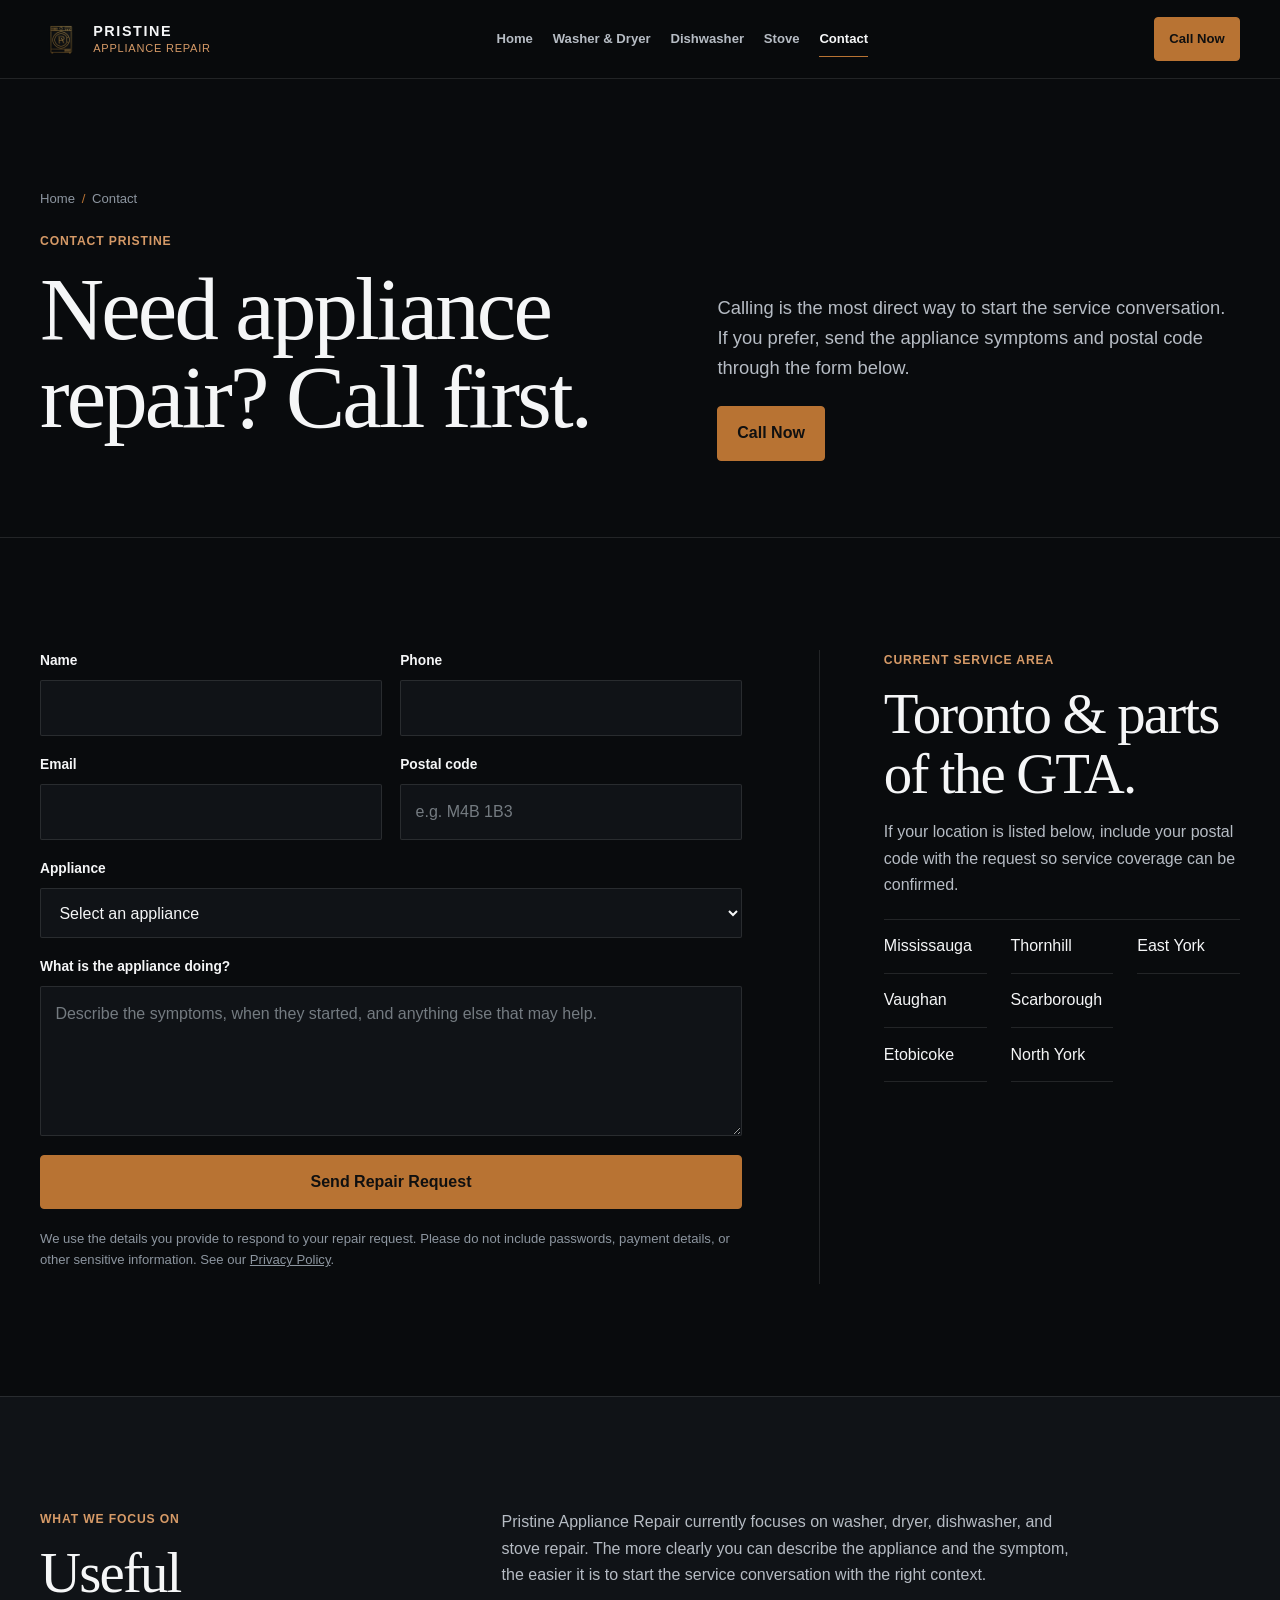
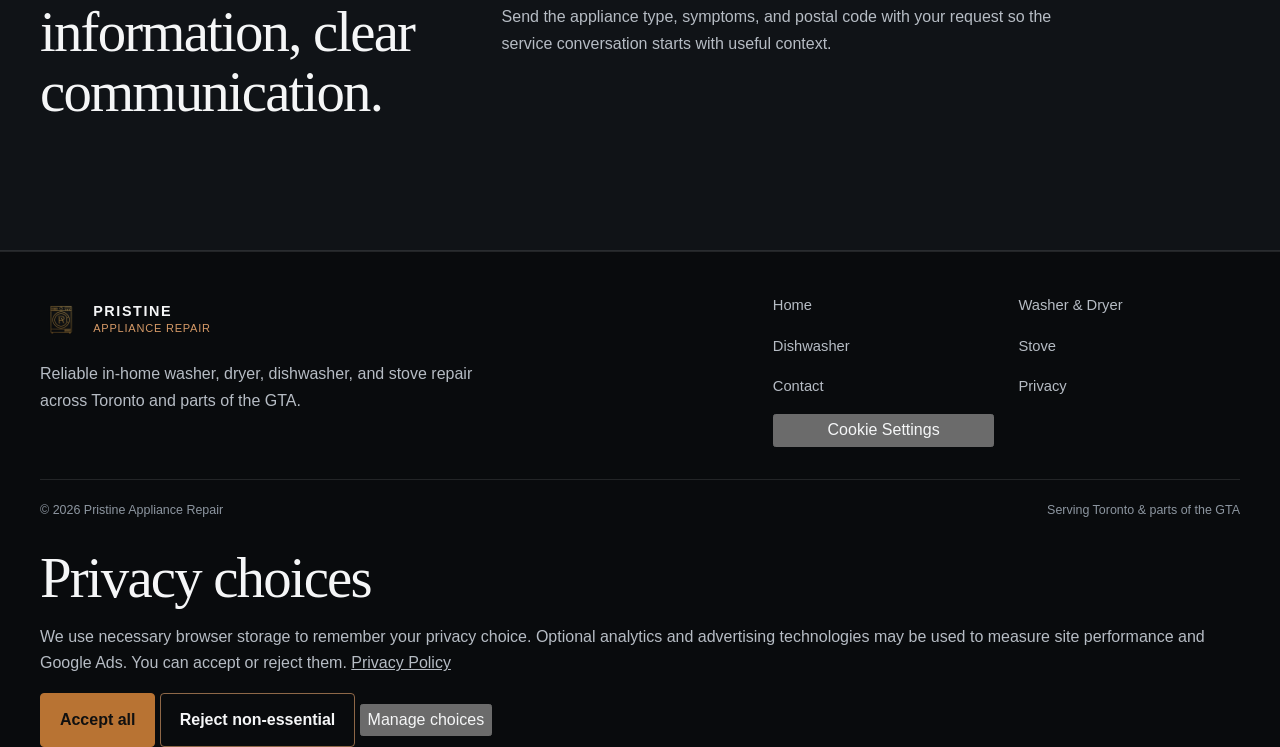
==== commit e7d4edf2: "fix: normalize Pages paths and mobile header CTA" ====
--- a/contact.html
+++ b/contact.html
@@ -38,6 +38,8 @@
   <meta name="twitter:image:alt" content="Contact Pristine Appliance Repair for washer, dryer, dishwasher, and stove repair in Toronto and the GTA">
 
   <link rel="stylesheet" href="assets/css/site.css">
+  <link rel="stylesheet" href="assets/css/privacy.css">
+  <script src="assets/js/consent.js"></script>
   <script src="assets/js/site.js" defer></script>
 
   <script type="application/ld+json">
@@ -90,7 +92,7 @@
               <div class="field field-full"><label for="message">What is the appliance doing?</label><textarea class="input" id="message" name="message" required placeholder="Describe the symptoms, when they started, and anything else that may help."></textarea></div>
             </div>
             <button class="button" type="submit">Send Repair Request</button>
-            <p class="form-note">Please do not include passwords, payment details, or other sensitive information in this form.</p>
+            <p class="form-note">We use the details you provide to respond to your repair request. Please do not include passwords, payment details, or other sensitive information. See our <a href="privacy.html">Privacy Policy</a>.</p>
           </form>
         </div>
 
@@ -108,6 +110,6 @@
     </section>
   </main>
 
-  <footer class="site-footer"><div class="shell"><div class="footer-top"><div class="footer-brand"><a class="brand" href="index.html" aria-label="Pristine Appliance Repair home"><img src="assets/images/logo-mark-appliance.png" alt="" width="42" height="52"><span class="brand-copy"><strong>PRISTINE</strong><span>APPLIANCE REPAIR</span></span></a><p>Reliable in-home washer, dryer, dishwasher, and stove repair across Toronto and parts of the GTA.</p></div><nav class="footer-nav" aria-label="Footer navigation"><a href="index.html">Home</a><a href="dryer-repair.html">Washer &amp; Dryer</a><a href="dishwasher-repair.html">Dishwasher</a><a href="stove-repair.html">Stove</a><a href="contact.html">Contact</a></nav></div><div class="footer-bottom"><p>© 2026 Pristine Appliance Repair</p><p>Serving Toronto &amp; parts of the GTA</p></div></div></footer>
+  <footer class="site-footer"><div class="shell"><div class="footer-top"><div class="footer-brand"><a class="brand" href="index.html" aria-label="Pristine Appliance Repair home"><img src="assets/images/logo-mark-appliance.png" alt="" width="42" height="52"><span class="brand-copy"><strong>PRISTINE</strong><span>APPLIANCE REPAIR</span></span></a><p>Reliable in-home washer, dryer, dishwasher, and stove repair across Toronto and parts of the GTA.</p></div><nav class="footer-nav" aria-label="Footer navigation"><a href="index.html">Home</a><a href="dryer-repair.html">Washer &amp; Dryer</a><a href="dishwasher-repair.html">Dishwasher</a><a href="stove-repair.html">Stove</a><a href="contact.html">Contact</a><a href="privacy.html">Privacy</a><button class="footer-link-button" type="button" data-consent-settings>Cookie Settings</button></nav></div><div class="footer-bottom"><p>© 2026 Pristine Appliance Repair</p><p>Serving Toronto &amp; parts of the GTA</p></div></div></footer>
 </body>
 </html>
